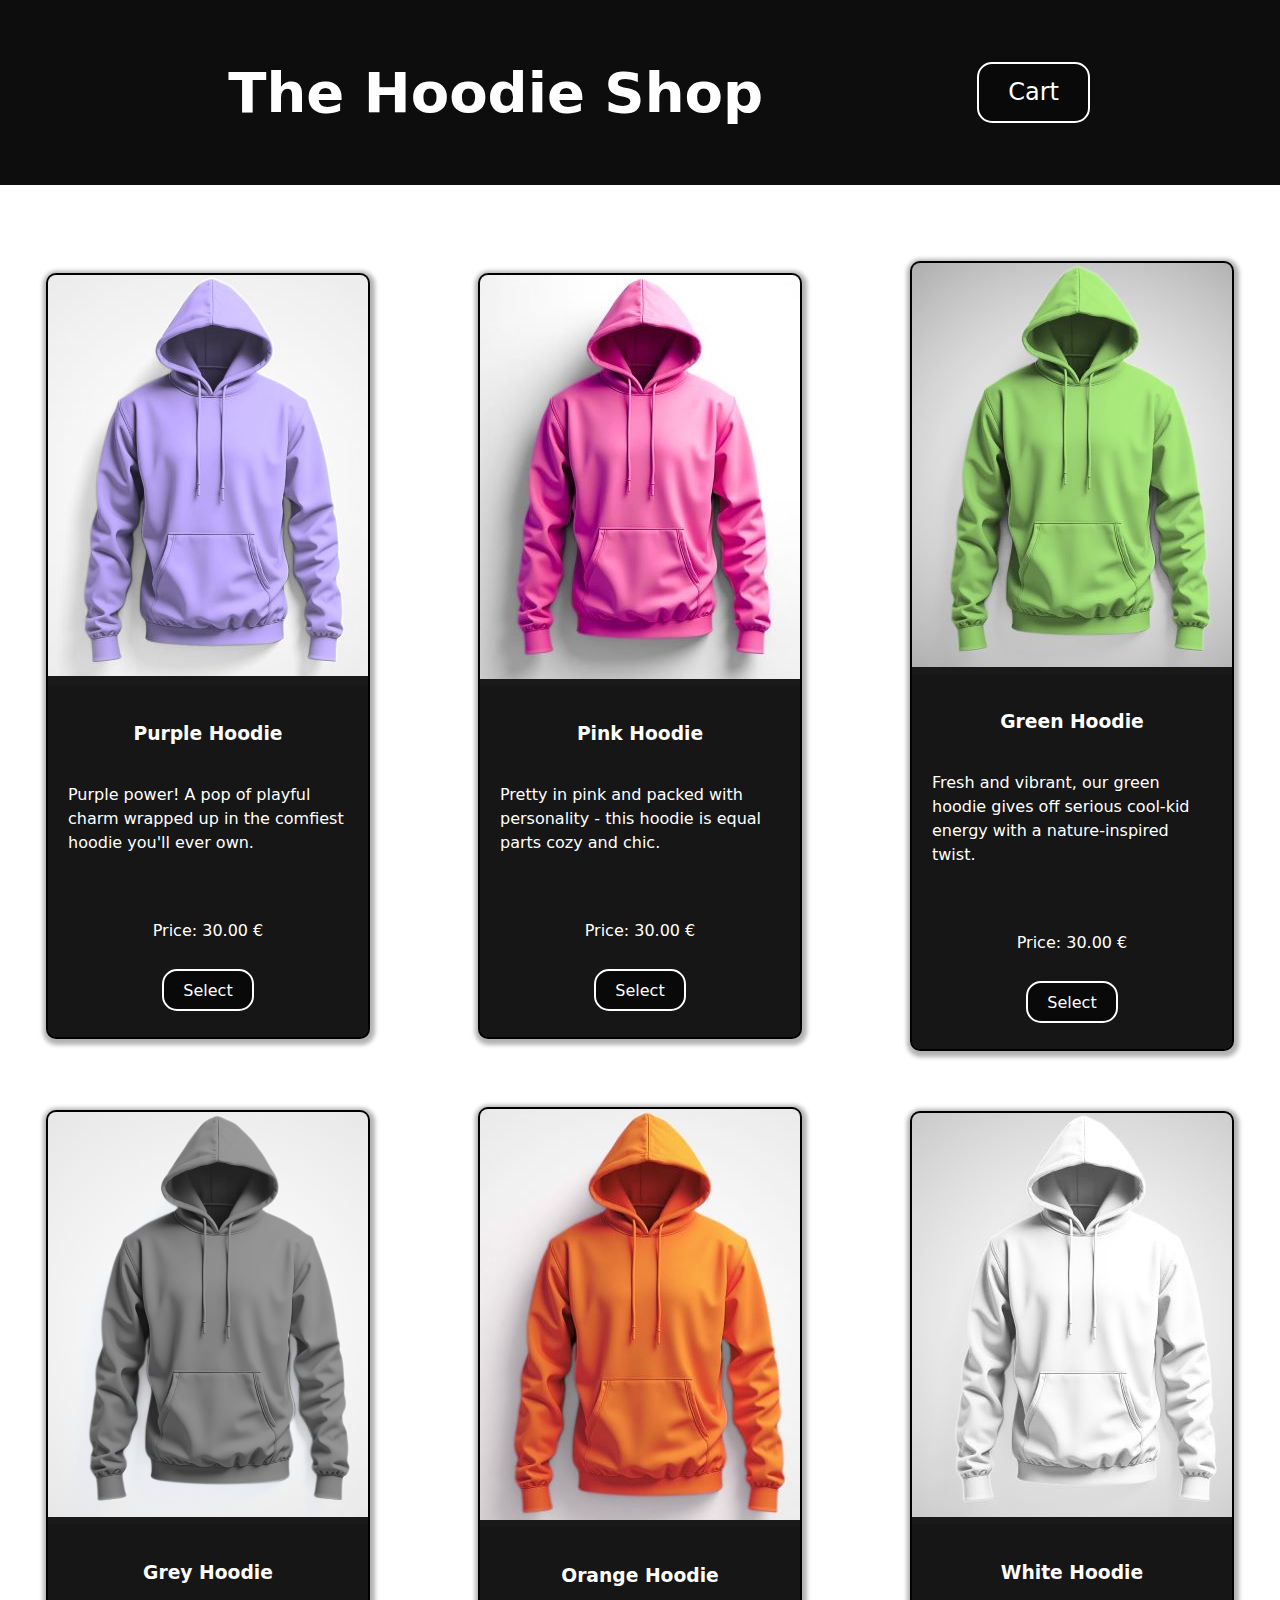
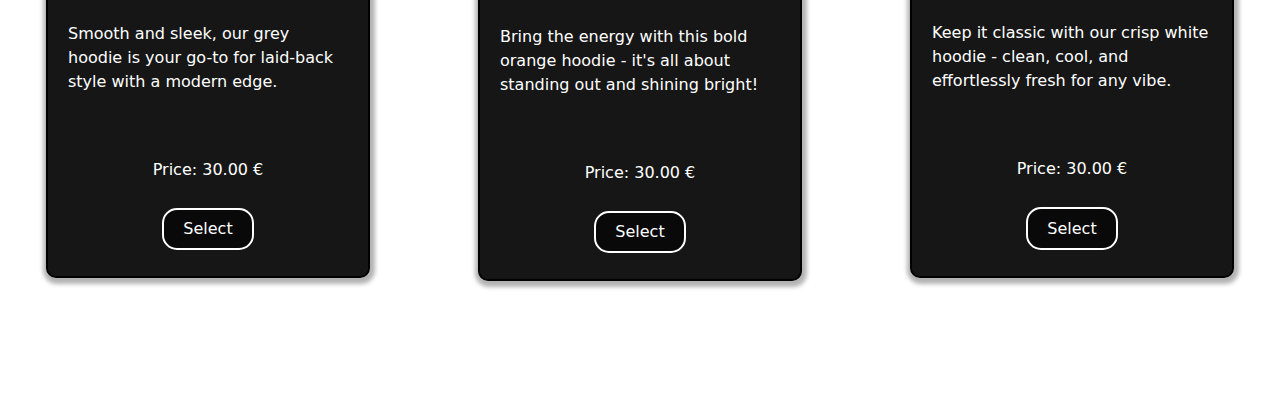
==== fanikauppa/index.html @ 544bf669 "fanikauppa" ====
<!doctype html>
<html lang="en">
  <head>
    <meta charset="UTF-8" />
    <link rel="icon" type="image/svg+xml" href="/fanikauppa/vite.svg" />
    <meta name="viewport" content="width=device-width, initial-scale=1.0" />
    <title>Vite + React</title>
    <script type="module" crossorigin src="/fanikauppa/assets/index-rD7PKOLO.js"></script>
    <link rel="stylesheet" crossorigin href="/fanikauppa/assets/index-CNG-UpD3.css">
  </head>
  <body>
    <div id="root"></div>
  </body>
</html>
---- fanikauppa/assets/index-CNG-UpD3.css ----
:root{font-family:Inter,system-ui,Avenir,Helvetica,Arial,sans-serif;line-height:1.5;font-weight:400;color-scheme:light dark;color:#ffffffde;background-color:#242424;font-synthesis:none;text-rendering:optimizeLegibility;-webkit-font-smoothing:antialiased;-moz-osx-font-smoothing:grayscale}a{font-weight:500;color:#646cff;text-decoration:inherit}a:hover{color:#535bf2}body{margin:0;display:flex;place-items:center;min-width:320px;min-height:100vh}h1{font-size:3.2em;line-height:1.1}button{border-radius:8px;padding:.6em 1.2em;font-size:1em;font-weight:500;font-family:inherit;cursor:pointer}button:hover{border-color:#646cff}button:focus,button:focus-visible{outline:4px auto -webkit-focus-ring-color}@media (prefers-color-scheme: light){:root{color:#213547;background-color:#fff}a:hover{color:#747bff}button{background-color:#f9f9f9}}#root{max-width:1280px;margin:0;min-height:100vw;display:flex;flex-direction:column}h1{color:#fff;font-size:clamp(2rem,6vw,3.5rem)}.header{display:flex;flex-direction:row;justify-content:space-evenly;position:sticky;width:100vw;font-size:1.5em;padding:1em;margin-bottom:1em;background-color:#0e0d0d;max-height:25vh}.container{display:flex;flex-wrap:wrap;flex-direction:row;gap:1rem;padding:2rem 0;justify-content:space-evenly;align-items:center;margin-bottom:5rem}.cart-container{display:inline-flex;align-items:center}.button{color:#fff;background-color:#090909;border-style:solid;border-color:#fff;border-radius:15px;margin:10px;position:relative;transition:box-shadow .2s ease,border-color .2s ease}.cart-indicator{position:absolute;top:0;right:0;transform:translate(50%,-50%);background-color:#fb3e3e;color:#fff;font-size:12px;font-weight:700;width:20px;height:20px;border-radius:50%;display:flex;align-items:center;justify-content:center;box-shadow:0 0 5px #0003}.button-count{font-weight:700}.button:hover{border-color:transparent;box-shadow:0 0 1px 2px #9d83f5}.button-count:hover{border-color:transparent;box-shadow:0 0 1px 2px #95faff}.product-card{display:flex;flex-direction:column;justify-content:flex-start;width:320px;min-height:728px;border-radius:10px;border-style:solid;border-width:2px;border-color:#000;overflow:hidden;margin:20px auto;box-shadow:1px 2px 4px 4px #0000004d;color:#fff;background-color:#191919}.product-image{width:100%;height:auto;min-height:411px;object-fit:contain;object-position:center}.product-area{display:flex;flex-direction:column;justify-content:center;align-items:center;padding:1em;background-color:#161616}.product-area-p{max-width:280px;min-height:70px}.user-form{display:flex;flex-direction:column;justify-content:center;margin:2rem auto;max-width:80vw;border:1px solid black;border-radius:8px;row-gap:10px;padding:20px}.user-form label{font-size:14px;font-weight:700;margin-bottom:4px;color:#333}.user-form input{padding:10px;font-size:14px;border:1px solid #626060;border-radius:4px;transition:border-color .2s}.user-form input:focus{border-color:#007bff;outline:none;box-shadow:0 0 4px #007bff66}.user-form button{padding:10px 15px;max-width:50%;align-self:center;font-size:16px;color:#fff;border-color:transparent;cursor:pointer}.user-form button:hover{background-color:#9d83f5;border-color:transparent}.card-container{display:flex;flex-direction:column;margin:1rem auto;max-width:80vw;border:1px solid black;border-radius:8px;padding:1rem;background-color:#f9f9f9;box-shadow:0 2px 4px #0000001a}.order-info{display:flex;flex-direction:column;justify-content:center;align-items:center}.cart-item{display:flex;width:100%;flex-wrap:wrap;justify-content:space-between;align-items:center;padding:.5rem 0;border-bottom:1px solid #454545}.cart-item:last-child{border-bottom:none}.cart-item h4{font-size:1.2rem;margin:0}.cart-item p{margin:.5rem 0}.cart-button-area{display:flex;flex-wrap:wrap;justify-content:space-between;align-items:center;gap:1rem;padding-top:1rem;border-top:1px solid #eee}.cart-button-area button{padding:.6rem 1rem;font-size:1rem;color:#fff;background-color:#090909;border-color:transparent;border-radius:10px;cursor:pointer;transition:background-color .3s ease}.cart-button-area button:hover{background-color:#a176f0}.cart-button-area button:disabled{background-color:#ccc;cursor:not-allowed}.cart-button-area h3{margin:0;font-size:1.2rem;color:#333}.cart-message{position:fixed;top:50%;left:50%;transform:translate(-50%,-50%);border-style:solid;border-color:#05ee75;text-align:center;background-color:#fff;padding:20px;border-radius:10px;opacity:.9;transition:opacity .5s ease-in-out;z-index:1000}.thank-you-message{flex:1;text-align:center;font-size:1.3rem;background-color:#fff;color:#090909;border-radius:1rem}.card-border{display:flex;justify-content:center;width:100%;max-width:60%;background:linear-gradient(90deg,#6258f2,#a595cc 35%,#52d9f5);box-shadow:0 2px 6px 6px #919192;padding:.3rem;border-radius:1rem;margin-top:5rem}.footer{display:flex;flex-direction:row;justify-content:center;position:static;width:100vw;padding:20px;font-size:1.5em;min-height:5vh;box-shadow:0 0 1px 1px #242424;margin-bottom:0}
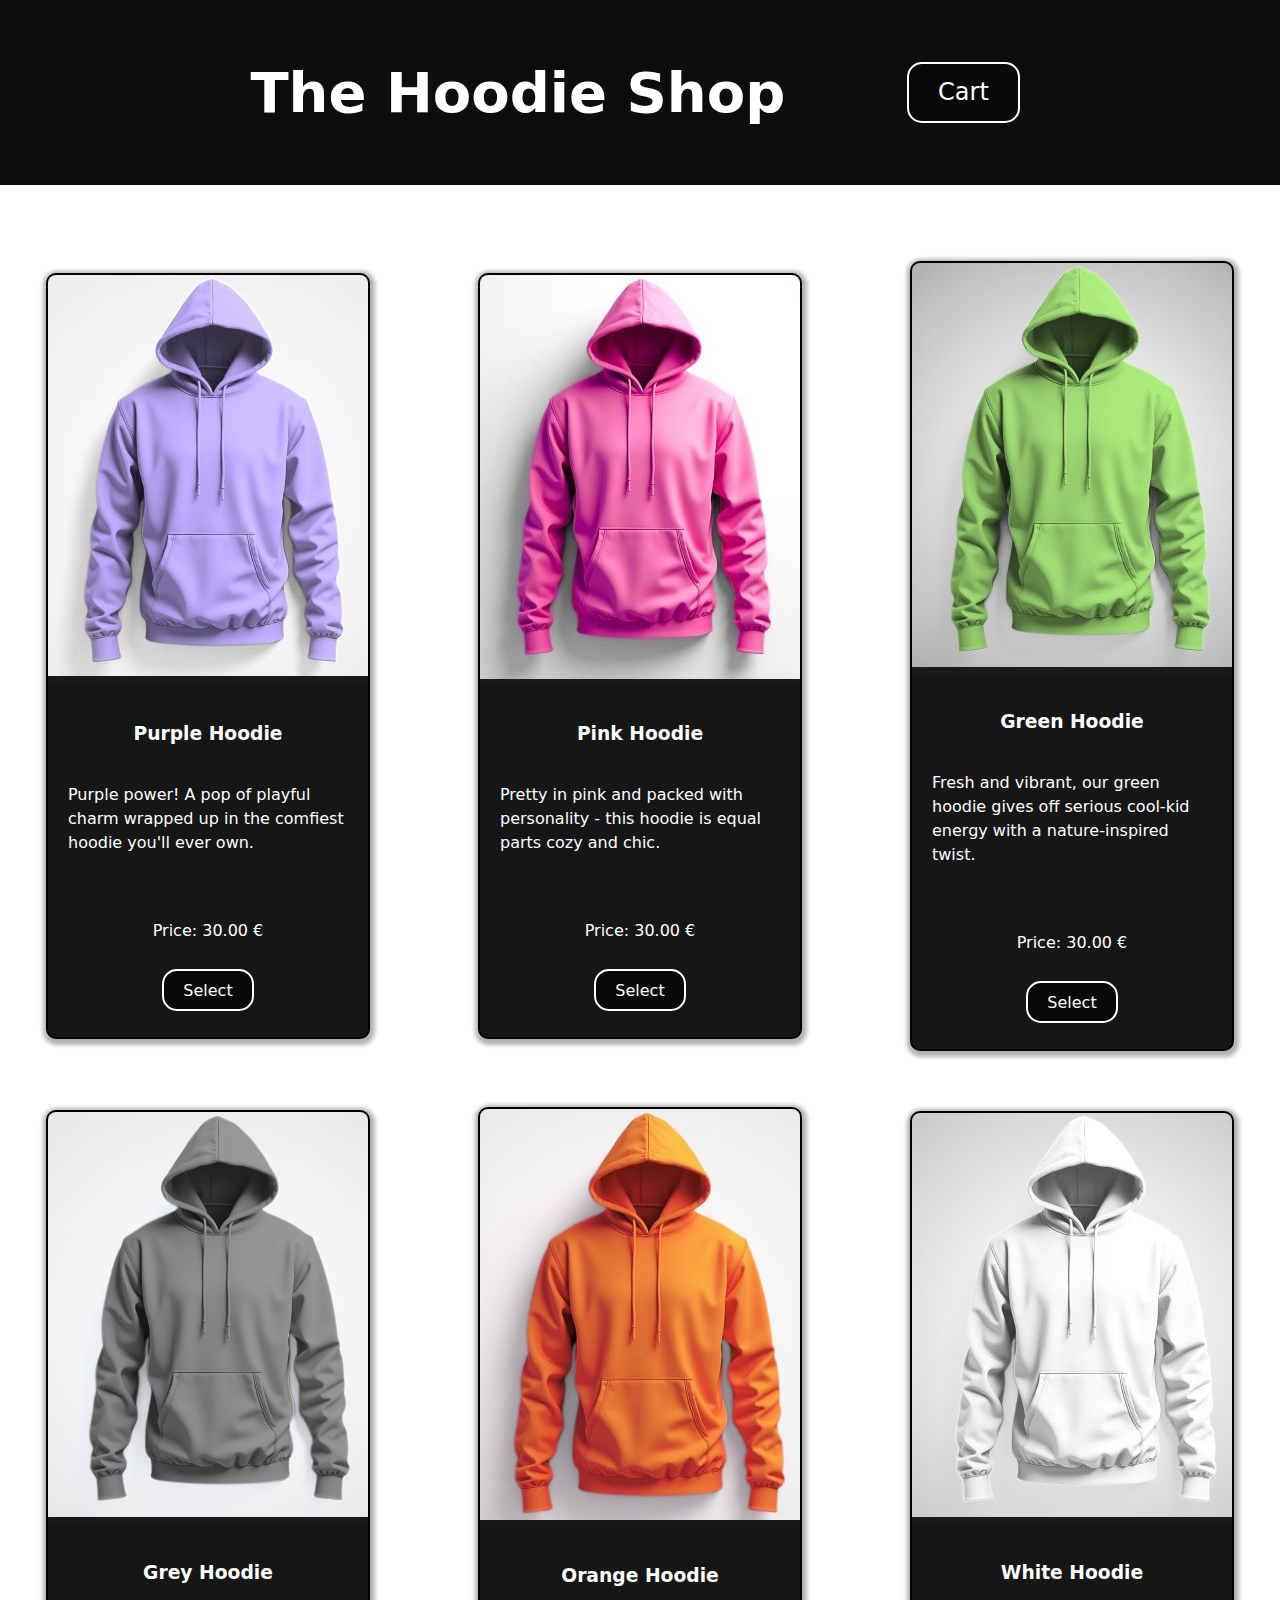
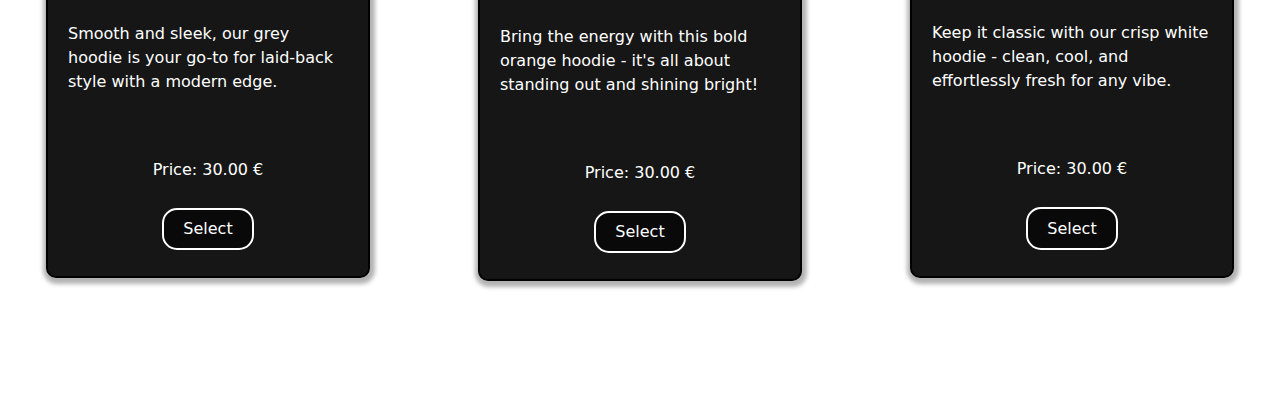
==== commit 3b6cfcf4: "fanikauppa v2" ====
--- a/fanikauppa/index.html
+++ b/fanikauppa/index.html
@@ -5,8 +5,8 @@
     <link rel="icon" type="image/svg+xml" href="/fanikauppa/vite.svg" />
     <meta name="viewport" content="width=device-width, initial-scale=1.0" />
     <title>Vite + React</title>
-    <script type="module" crossorigin src="/fanikauppa/assets/index-rD7PKOLO.js"></script>
-    <link rel="stylesheet" crossorigin href="/fanikauppa/assets/index-CNG-UpD3.css">
+    <script type="module" crossorigin src="/fanikauppa/assets/index-qPGhf6pT.js"></script>
+    <link rel="stylesheet" crossorigin href="/fanikauppa/assets/index-C1oCkqZf.css">
   </head>
   <body>
     <div id="root"></div>
--- a/fanikauppa/assets/index-C1oCkqZf.css
+++ b/fanikauppa/assets/index-C1oCkqZf.css
@@ -0,0 +1 @@
+:root{font-family:Inter,system-ui,Avenir,Helvetica,Arial,sans-serif;line-height:1.5;font-weight:400;color-scheme:light dark;color:#ffffffde;background-color:#242424;font-synthesis:none;text-rendering:optimizeLegibility;-webkit-font-smoothing:antialiased;-moz-osx-font-smoothing:grayscale}a{font-weight:500;color:#646cff;text-decoration:inherit}a:hover{color:#535bf2}body{margin:0;display:flex;place-items:center;min-width:320px;min-height:100vh}h1{font-size:3.2em;line-height:1.1}button{border-radius:8px;padding:.6em 1.2em;font-size:1em;font-weight:500;font-family:inherit;cursor:pointer}button:hover{border-color:#646cff}button:focus,button:focus-visible{outline:4px auto -webkit-focus-ring-color}@media (prefers-color-scheme: light){:root{color:#213547;background-color:#fff}a:hover{color:#747bff}button{background-color:#f9f9f9}}#root{width:100vw;margin:0 auto;min-height:100vh;display:flex;flex-direction:column}h1{color:#fff;font-size:clamp(2rem,6vw,3.5rem)}.header{display:flex;flex-direction:row;flex-wrap:wrap;justify-content:center;align-items:center;position:sticky;width:100%;gap:7rem;font-size:1.5em;padding:1em 0;margin-bottom:1em;background-color:#0e0d0d;max-height:25vh}.container{display:flex;flex-wrap:wrap;flex-direction:row;gap:1rem;padding:2rem 0;justify-content:center;align-items:center;margin:0 auto 5rem;max-width:1280px}.cart-container{display:inline-flex;align-items:center}.button{color:#fff;background-color:#090909;border-style:solid;border-color:#fff;border-radius:15px;margin:10px;position:relative;transition:box-shadow .2s ease,border-color .2s ease}.cart-indicator{position:absolute;top:0;right:0;transform:translate(50%,-50%);background-color:#fb3e3e;color:#fff;font-size:12px;font-weight:700;width:20px;height:20px;border-radius:50%;display:flex;align-items:center;justify-content:center;box-shadow:0 0 5px #0003}.button-count{font-weight:700}.button:hover{border-color:transparent;box-shadow:0 0 1px 2px #9d83f5}.button-count:hover{border-color:transparent;box-shadow:0 0 1px 2px #95faff}.product-card{display:flex;flex-direction:column;justify-content:flex-start;width:320px;min-height:728px;border-radius:10px;border-style:solid;border-width:2px;border-color:#000;overflow:hidden;margin:20px auto;box-shadow:1px 2px 4px 4px #0000004d;color:#fff;background-color:#191919}.product-image{width:100%;height:auto;min-height:411px;object-fit:contain;object-position:center}.product-area{display:flex;flex-direction:column;justify-content:center;align-items:center;padding:1em;background-color:#161616}.product-area-p{max-width:280px;min-height:70px}.user-form{display:flex;flex-direction:column;justify-content:center;width:80%;margin:1rem;border:1px solid black;border-radius:8px;row-gap:10px;padding:2rem}.user-form label{font-size:14px;font-weight:700;margin-bottom:4px;color:#333}.user-form input{padding:10px;font-size:14px;border:1px solid #626060;border-radius:4px;transition:border-color .2s}.user-form input:focus{border-color:#007bff;outline:none;box-shadow:0 0 4px #007bff66}.user-form button{padding:10px 15px;max-width:50%;align-self:center;font-size:16px;color:#fff;border-color:transparent;cursor:pointer}.user-form button:hover{background-color:#9d83f5;border-color:transparent}.card-container{display:flex;flex-direction:column;width:100%;margin:1rem;justify-content:space-between;border:1px solid black;border-radius:8px;padding:1rem;background-color:#f9f9f9;box-shadow:0 2px 4px #0000001a}.order-container{display:flex;flex-direction:column;justify-content:center;border:1px solid black;border-radius:8px;padding:4rem;background-color:#f9f9f9;box-shadow:0 2px 4px #0000001a}.order-info{display:flex;flex-direction:column;flex-wrap:wrap;justify-content:center;align-items:flex-start;width:100%}.cart-item{display:flex;width:100%;flex-wrap:wrap;justify-content:space-between;align-items:center;padding:.5rem 0;border-bottom:1px solid #454545}.cart-item:last-child{border-bottom:none}.cart-item h4{font-size:1.2rem;margin:0}.cart-item p{margin:.5rem 0}.cart-button-area{display:flex;flex-wrap:wrap;justify-content:space-between;align-items:center;gap:1rem;padding-top:1rem;border-top:1px solid #eee}.cart-button-area button{padding:.6rem 1rem;font-size:1rem;color:#fff;background-color:#090909;border-color:transparent;border-radius:10px;cursor:pointer;transition:background-color .3s ease}.cart-button-area button:hover{background-color:#a176f0}.cart-button-area button:disabled{background-color:#ccc;cursor:not-allowed}.cart-button-area h3{margin:0;font-size:1.2rem;color:#333}.cart-message{position:fixed;top:50%;left:50%;transform:translate(-50%,-50%);border-style:solid;border-color:#05ee75;text-align:center;background-color:#fff;padding:20px;border-radius:10px;opacity:.9;transition:opacity .5s ease-in-out;z-index:1000}.thank-you-message{flex:1;text-align:center;font-size:1.3rem;background-color:#fff;color:#090909;border-radius:1rem}.card-border{display:flex;justify-content:center;width:100%;max-width:60%;background:linear-gradient(90deg,#6258f2,#a595cc 35%,#52d9f5);box-shadow:0 2px 6px 6px #919192;padding:.3rem;border-radius:1rem;margin-top:5rem}.footer{display:flex;flex-direction:row;justify-content:center;position:static;width:100vw;padding:20px;font-size:1.5em;min-height:5vh;box-shadow:0 0 1px 1px #242424;margin-bottom:0}
